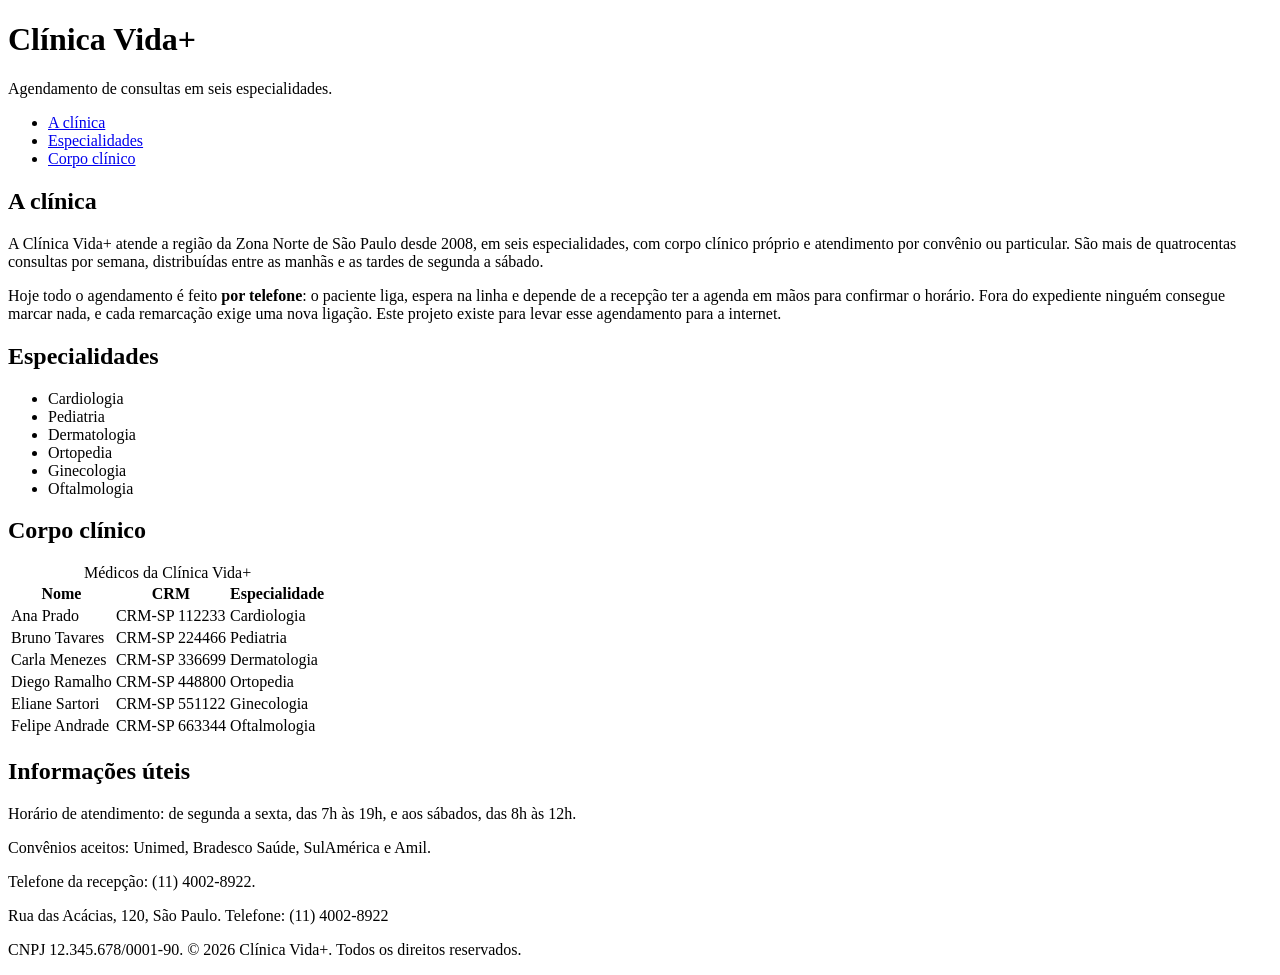
==== index.html @ a45ae412 "feat: pagina inicial semantica da Clinica Vida+" ====
<!DOCTYPE html>
<html lang="pt-BR">

<head>
  <meta charset="UTF-8">
  <meta name="viewport" content="width=device-width, initial-scale=1.0">
  <title>Clínica Vida+ | Agendamento de consultas</title>
</head>

<body>
  <header>
    <h1>Clínica Vida+</h1>
    <p>Agendamento de consultas em seis especialidades.</p>
  </header>

  <nav>
    <ul>
      <li><a href="#apresentacao">A clínica</a></li>
      <li><a href="#especialidades">Especialidades</a></li>
      <li><a href="#corpo-clinico">Corpo clínico</a></li>
    </ul>
  </nav>

  <main>
    <section id="apresentacao">
      <h2>A clínica</h2>
      <p>A Clínica Vida+ atende a região da Zona Norte de São Paulo desde 2008, em seis
        especialidades, com corpo clínico próprio e atendimento por convênio ou particular.
        São mais de quatrocentas consultas por semana, distribuídas entre as manhãs e as tardes
        de segunda a sábado.</p>
      <p>Hoje todo o agendamento é feito <strong>por telefone</strong>: o paciente liga, espera na
        linha e depende de a recepção ter a agenda em mãos para confirmar o horário. Fora do
        expediente ninguém consegue marcar nada, e cada remarcação exige uma nova ligação. Este
        projeto existe para levar esse agendamento para a internet.</p>
    </section>

    <section id="especialidades">
      <h2>Especialidades</h2>
      <ul>
        <li>Cardiologia</li>
        <li>Pediatria</li>
        <li>Dermatologia</li>
        <li>Ortopedia</li>
        <li>Ginecologia</li>
        <li>Oftalmologia</li>
      </ul>
    </section>

    <section id="corpo-clinico">
      <h2>Corpo clínico</h2>
      <table>
        <caption>Médicos da Clínica Vida+</caption>
        <thead>
          <tr>
            <th scope="col">Nome</th>
            <th scope="col">CRM</th>
            <th scope="col">Especialidade</th>
          </tr>
        </thead>
        <tbody>
          <tr>
            <td>Ana Prado</td>
            <td>CRM-SP 112233</td>
            <td>Cardiologia</td>
          </tr>
          <tr>
            <td>Bruno Tavares</td>
            <td>CRM-SP 224466</td>
            <td>Pediatria</td>
          </tr>
          <tr>
            <td>Carla Menezes</td>
            <td>CRM-SP 336699</td>
            <td>Dermatologia</td>
          </tr>
          <tr>
            <td>Diego Ramalho</td>
            <td>CRM-SP 448800</td>
            <td>Ortopedia</td>
          </tr>
          <tr>
            <td>Eliane Sartori</td>
            <td>CRM-SP 551122</td>
            <td>Ginecologia</td>
          </tr>
          <tr>
            <td>Felipe Andrade</td>
            <td>CRM-SP 663344</td>
            <td>Oftalmologia</td>
          </tr>
        </tbody>
      </table>
    </section>
  </main>

  <aside>
    <h2>Informações úteis</h2>
    <p>Horário de atendimento: de segunda a sexta, das 7h às 19h, e aos sábados, das 8h às 12h.</p>
    <p>Convênios aceitos: Unimed, Bradesco Saúde, SulAmérica e Amil.</p>
    <p>Telefone da recepção: (11) 4002-8922.</p>
  </aside>

  <footer>
    <p>Rua das Acácias, 120, São Paulo. Telefone: (11) 4002-8922</p>
    <p>CNPJ 12.345.678/0001-90. &copy; 2026 Clínica Vida+. Todos os direitos reservados.</p>
  </footer>
</body>

</html>
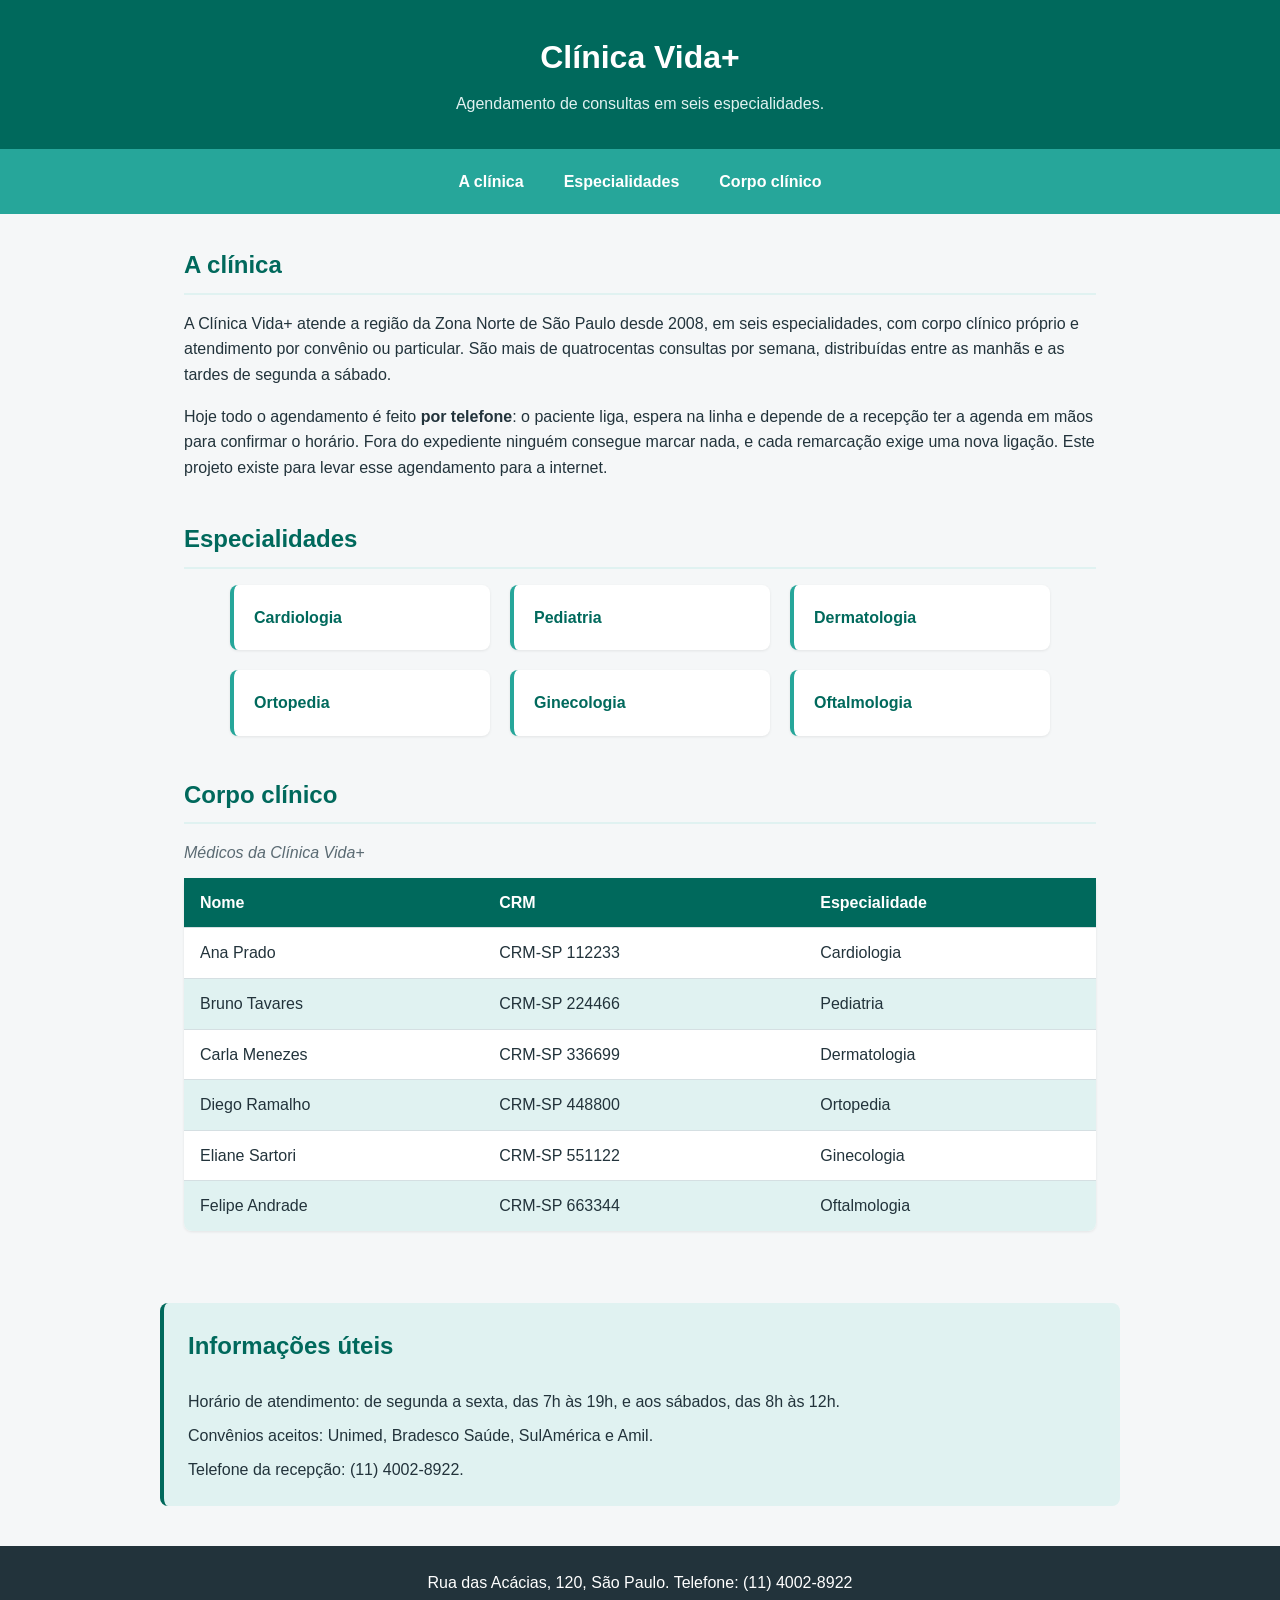
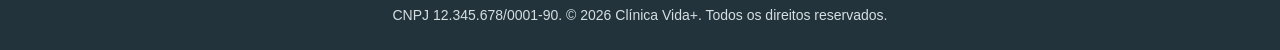
==== commit ed5a9e5c: "feat: estilo visual da pagina inicial da Clinica Vida+" ====
--- a/index.html
+++ b/index.html
@@ -4,6 +4,7 @@
 <head>
   <meta charset="UTF-8">
   <meta name="viewport" content="width=device-width, initial-scale=1.0">
+  <link rel="stylesheet" href="assets/css/site.css">
   <title>Clínica Vida+ | Agendamento de consultas</title>
 </head>
 
@@ -36,7 +37,7 @@
 
     <section id="especialidades">
       <h2>Especialidades</h2>
-      <ul>
+      <ul class="lista-especialidades">
         <li>Cardiologia</li>
         <li>Pediatria</li>
         <li>Dermatologia</li>
--- a/assets/css/site.css
+++ b/assets/css/site.css
@@ -0,0 +1,185 @@
+:root {
+  --vida-primaria: #00695c;
+  --vida-secundaria: #26a69a;
+  --vida-clara: #e0f2f1;
+  --vida-fundo: #f5f7f8;
+  --vida-superficie: #ffffff;
+  --vida-texto: #22333b;
+  --vida-texto-suave: #5b6b73;
+  --vida-borda: #d5dfe2;
+  --fonte-base: "Segoe UI", Arial, Helvetica, sans-serif;
+  --raio: 8px;
+  --sombra: 0 1px 3px rgba(0, 0, 0, 0.08);
+}
+
+* {
+  box-sizing: border-box;
+}
+
+body {
+  margin: 0;
+  font-family: var(--fonte-base);
+  font-size: 16px;
+  line-height: 1.6;
+  color: var(--vida-texto);
+  background-color: var(--vida-fundo);
+}
+
+header {
+  padding: 32px 24px;
+  text-align: center;
+  color: var(--vida-superficie);
+  background-color: var(--vida-primaria);
+}
+
+header h1 {
+  margin: 0 0 8px;
+  font-size: 2rem;
+}
+
+header p {
+  margin: 0;
+  color: var(--vida-clara);
+}
+
+nav {
+  background-color: var(--vida-secundaria);
+}
+
+nav ul {
+  display: flex;
+  flex-wrap: wrap;
+  justify-content: center;
+  gap: 8px;
+  margin: 0;
+  padding: 12px 24px;
+  list-style: none;
+}
+
+nav a {
+  display: block;
+  padding: 8px 16px;
+  font-weight: 600;
+  text-decoration: none;
+  color: var(--vida-superficie);
+  border-radius: var(--raio);
+}
+
+nav a:hover,
+nav a:focus {
+  background-color: var(--vida-primaria);
+}
+
+main {
+  max-width: 960px;
+  margin: 0 auto;
+  padding: 32px 24px;
+}
+
+section {
+  margin-bottom: 40px;
+}
+
+h2 {
+  margin: 0 0 16px;
+  padding-bottom: 8px;
+  font-size: 1.5rem;
+  color: var(--vida-primaria);
+  border-bottom: 2px solid var(--vida-clara);
+}
+
+.lista-especialidades {
+  display: flex;
+  flex-wrap: wrap;
+  justify-content: center;
+  gap: 20px;
+  margin: 0;
+  padding: 0;
+  list-style: none;
+}
+
+.lista-especialidades li {
+  width: 260px;
+  padding: 20px;
+  font-weight: 600;
+  color: var(--vida-primaria);
+  background-color: var(--vida-superficie);
+  border-left: 4px solid var(--vida-secundaria);
+  border-radius: var(--raio);
+  box-shadow: var(--sombra);
+}
+
+table {
+  width: 100%;
+  border-collapse: collapse;
+  background-color: var(--vida-superficie);
+  border-radius: var(--raio);
+  box-shadow: var(--sombra);
+  overflow: hidden;
+}
+
+caption {
+  caption-side: top;
+  padding-bottom: 12px;
+  text-align: left;
+  font-style: italic;
+  color: var(--vida-texto-suave);
+}
+
+th,
+td {
+  padding: 12px 16px;
+  text-align: left;
+  border-bottom: 1px solid var(--vida-borda);
+}
+
+thead th {
+  color: var(--vida-superficie);
+  background-color: var(--vida-primaria);
+}
+
+tbody tr:nth-child(even) {
+  background-color: var(--vida-clara);
+}
+
+tbody tr:last-child td {
+  border-bottom: none;
+}
+
+aside {
+  max-width: 960px;
+  margin: 0 auto 40px;
+  padding: 24px;
+  background-color: var(--vida-clara);
+  border-left: 4px solid var(--vida-primaria);
+  border-radius: var(--raio);
+}
+
+aside h2 {
+  border-bottom: none;
+}
+
+aside p {
+  margin: 0 0 8px;
+}
+
+aside p:last-child {
+  margin-bottom: 0;
+}
+
+footer {
+  padding: 24px;
+  text-align: center;
+  color: var(--vida-superficie);
+  background-color: var(--vida-texto);
+}
+
+footer p {
+  margin: 0 0 8px;
+}
+
+footer p:last-child {
+  margin-bottom: 0;
+  font-size: 0.875rem;
+  color: var(--vida-borda);
+}
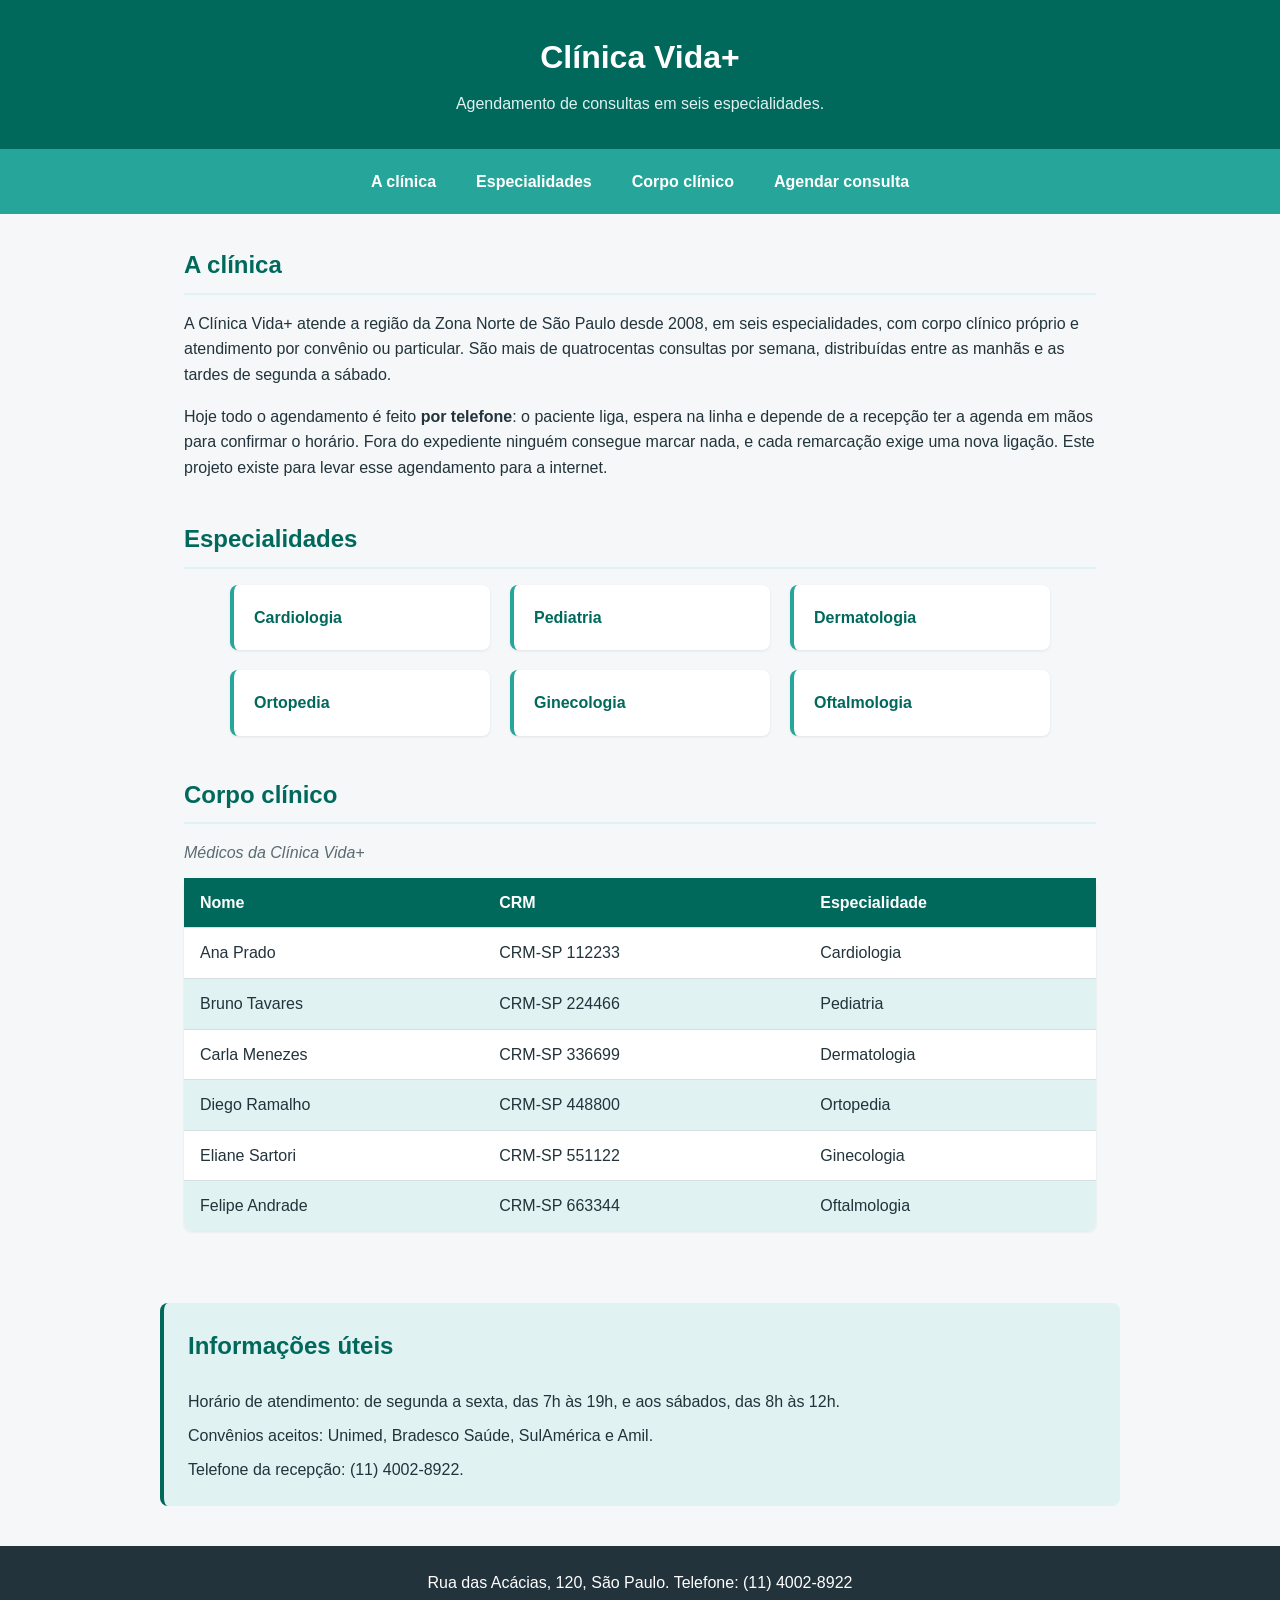
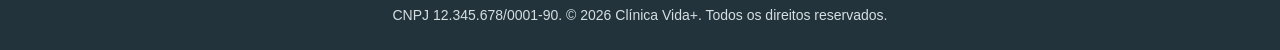
==== commit 06fb3899: "feat: pagina de agendamento com formulario responsivo" ====
--- a/index.html
+++ b/index.html
@@ -19,6 +19,7 @@
       <li><a href="#apresentacao">A clínica</a></li>
       <li><a href="#especialidades">Especialidades</a></li>
       <li><a href="#corpo-clinico">Corpo clínico</a></li>
+      <li><a href="agendamento.html">Agendar consulta</a></li>
     </ul>
   </nav>
 
--- a/assets/css/site.css
+++ b/assets/css/site.css
@@ -183,3 +183,87 @@
   font-size: 0.875rem;
   color: var(--vida-borda);
 }
+
+.form-agendamento {
+  margin: 0;
+}
+
+fieldset {
+  margin: 0 0 28px;
+  padding: 20px;
+  background-color: var(--vida-superficie);
+  border: 1px solid var(--vida-borda);
+  border-radius: var(--raio);
+}
+
+legend {
+  padding: 0 8px;
+  font-weight: 700;
+  color: var(--vida-primaria);
+}
+
+.form-grid {
+  display: grid;
+  grid-template-columns: 1fr;
+  gap: 18px 24px;
+}
+
+.campo {
+  display: flex;
+  flex-direction: column;
+  gap: 6px;
+}
+
+.campo-largo {
+  grid-column: 1 / -1;
+}
+
+.campo label {
+  font-weight: 600;
+}
+
+.campo input,
+.campo select,
+.campo textarea {
+  width: 100%;
+  padding: 10px 12px;
+  font: inherit;
+  color: var(--vida-texto);
+  background-color: var(--vida-superficie);
+  border: 1px solid var(--vida-borda);
+  border-radius: var(--raio);
+}
+
+.campo input:focus,
+.campo select:focus,
+.campo textarea:focus {
+  outline: 3px solid #C84B31;
+}
+
+.form-agendamento button {
+  padding: 12px 24px;
+  font: inherit;
+  font-weight: 700;
+  color: var(--vida-superficie);
+  background-color: var(--vida-primaria);
+  border: none;
+  border-radius: var(--raio);
+  cursor: pointer;
+}
+
+.form-agendamento button:hover,
+.form-agendamento button:focus {
+  background-color: var(--vida-secundaria);
+}
+
+@media (min-width: 640px) {
+  .form-grid {
+    grid-template-columns: repeat(2, 1fr);
+  }
+}
+
+@media (min-width: 1024px) {
+  .form-grid {
+    grid-template-columns: repeat(3, 1fr);
+  }
+}
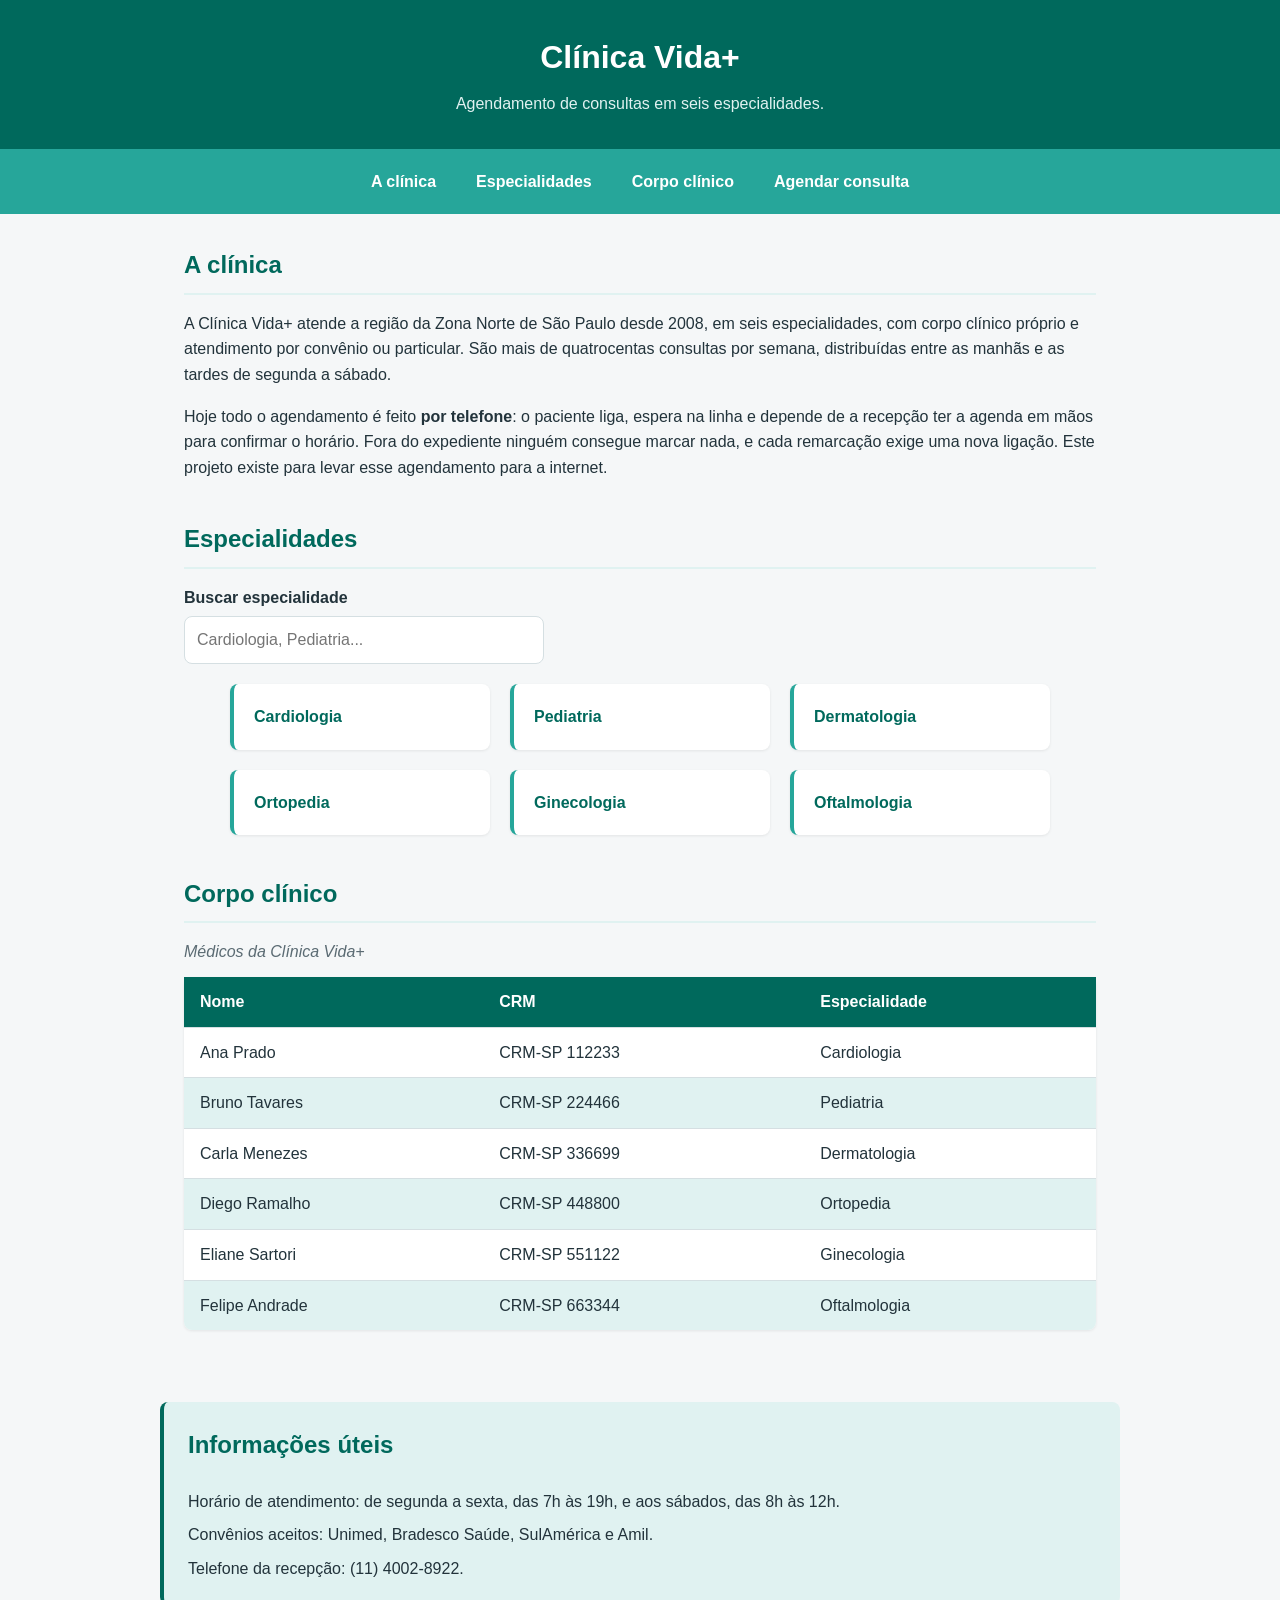
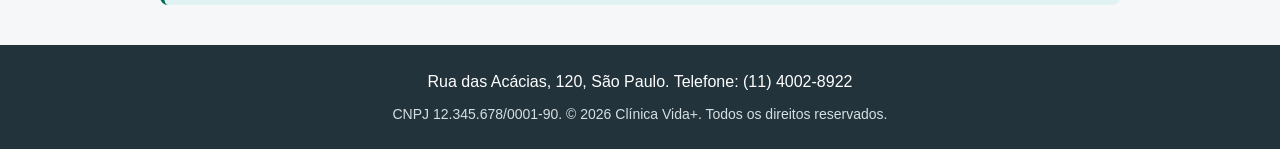
==== commit f3baeaa4: "feat: validacao e filtro em JavaScript no agendamento" ====
--- a/index.html
+++ b/index.html
@@ -5,6 +5,7 @@
   <meta charset="UTF-8">
   <meta name="viewport" content="width=device-width, initial-scale=1.0">
   <link rel="stylesheet" href="assets/css/site.css">
+  <script src="assets/js/agendamento.js" defer></script>
   <title>Clínica Vida+ | Agendamento de consultas</title>
 </head>
 
@@ -38,6 +39,10 @@
 
     <section id="especialidades">
       <h2>Especialidades</h2>
+      <div class="campo busca-especialidade">
+        <label for="busca-especialidade">Buscar especialidade</label>
+        <input type="search" id="busca-especialidade" placeholder="Cardiologia, Pediatria...">
+      </div>
       <ul class="lista-especialidades">
         <li>Cardiologia</li>
         <li>Pediatria</li>
--- a/assets/css/site.css
+++ b/assets/css/site.css
@@ -267,3 +267,30 @@
     grid-template-columns: repeat(3, 1fr);
   }
 }
+
+.oculto {
+  display: none;
+}
+
+.aviso {
+  color: #C84B31;
+  font-size: 0.9rem;
+}
+
+.campo-invalido {
+  border-color: #C84B31;
+}
+
+.busca-especialidade {
+  max-width: 360px;
+  margin-bottom: 20px;
+}
+
+#resumo-agendamento {
+  margin-top: 20px;
+  padding: 16px;
+  font-weight: 600;
+  color: var(--vida-primaria);
+  background-color: var(--vida-clara);
+  border-radius: var(--raio);
+}
